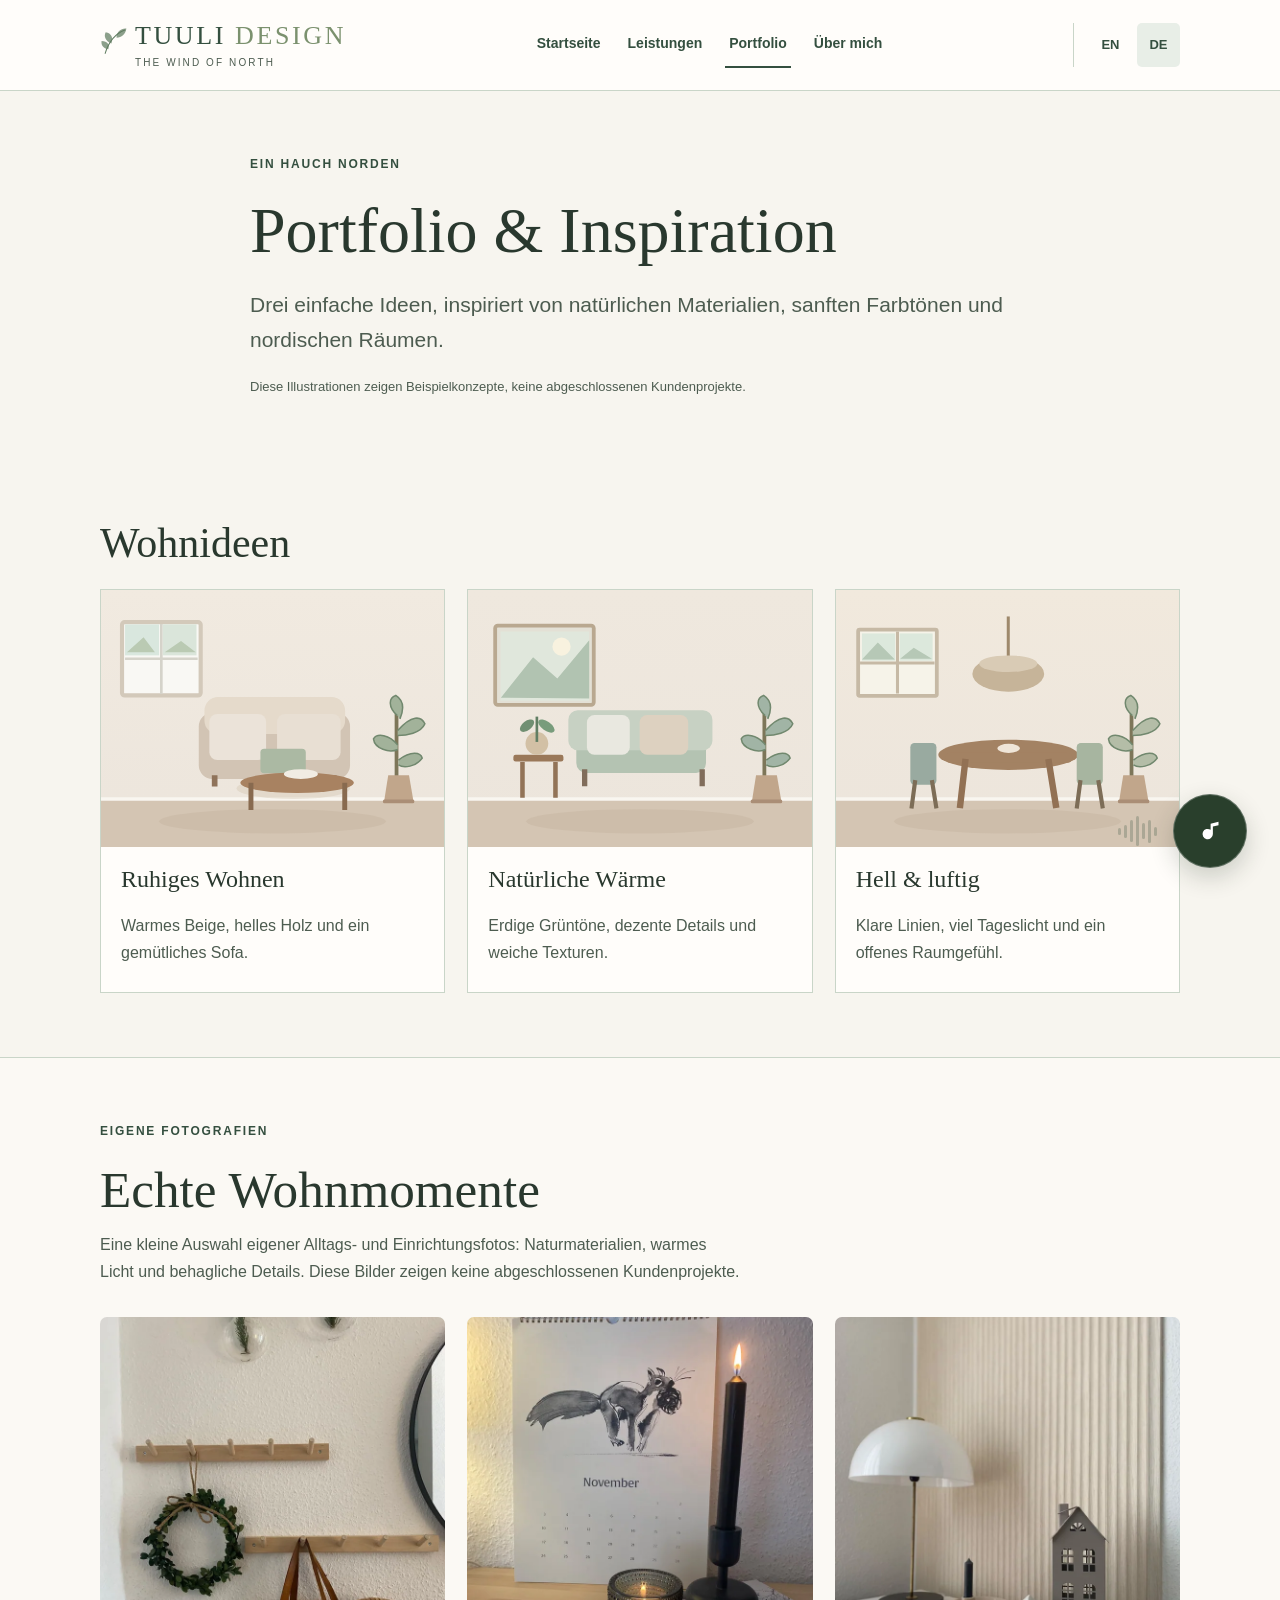
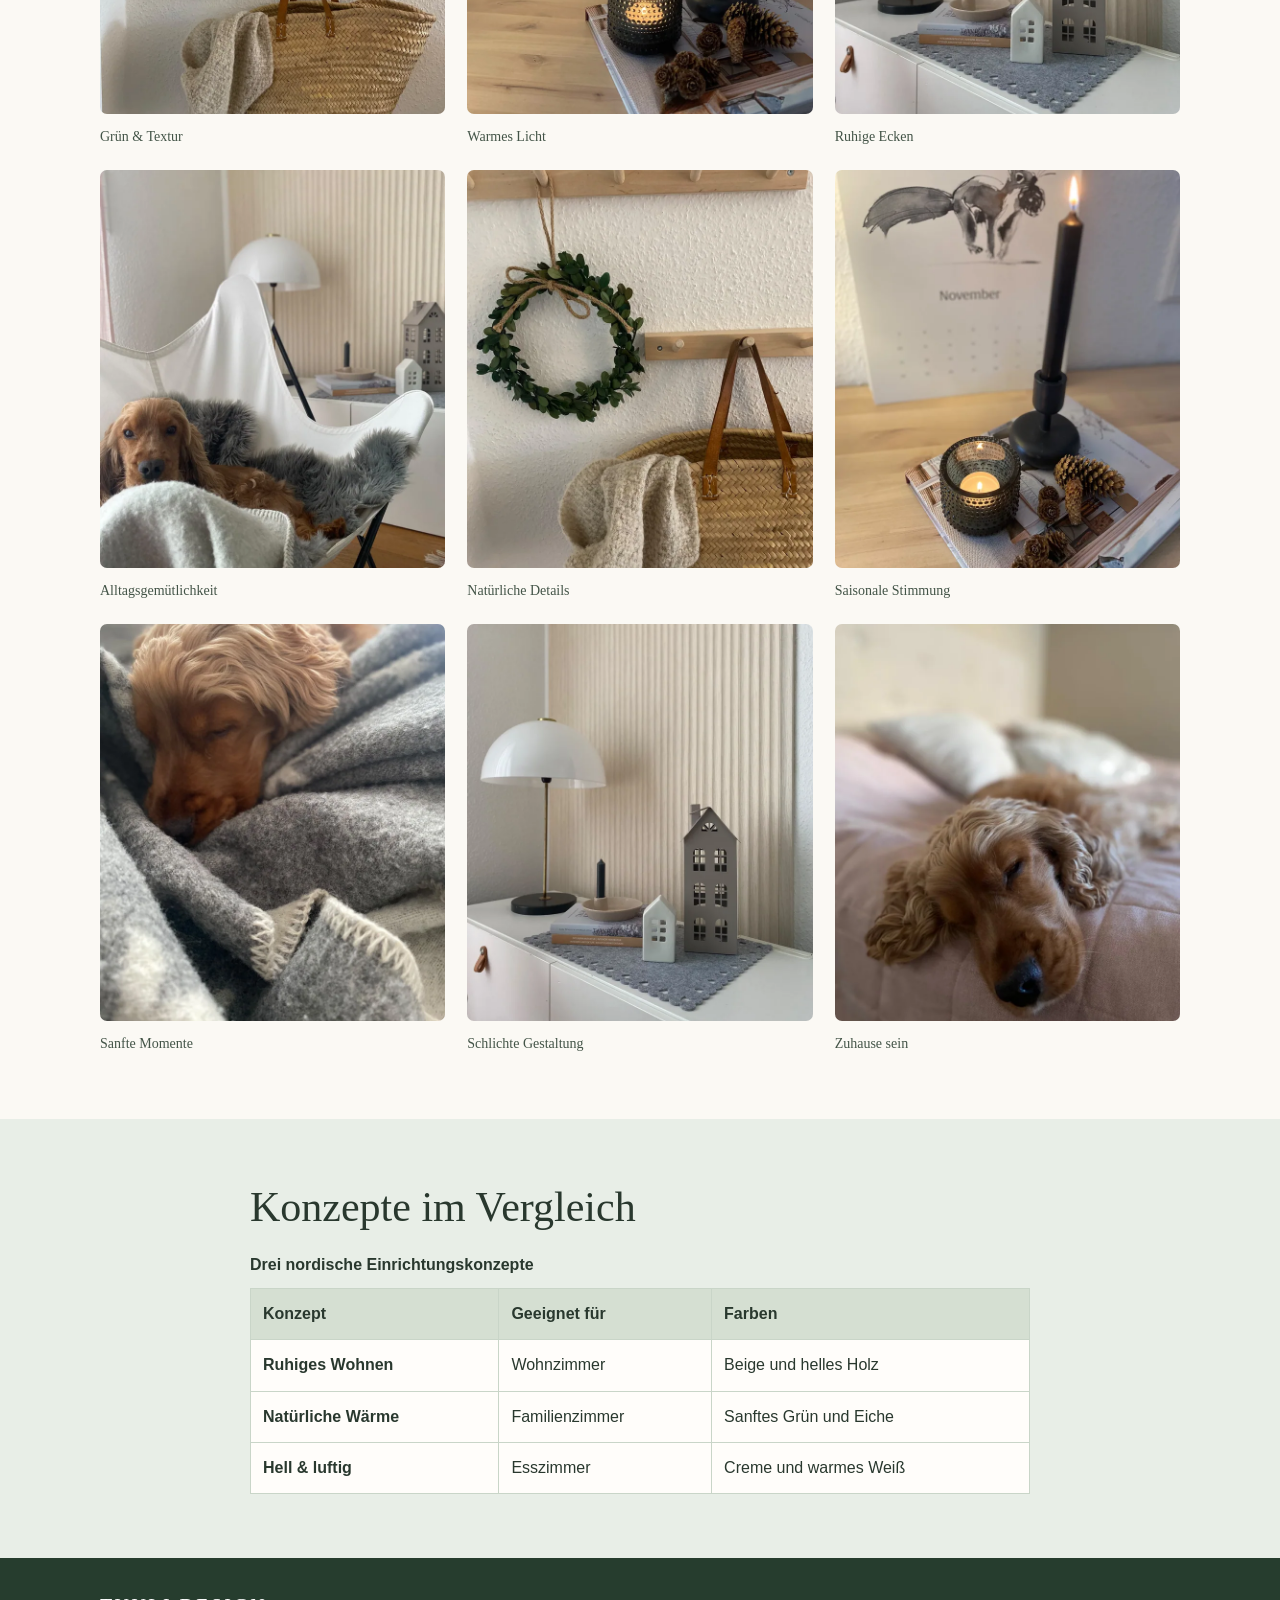
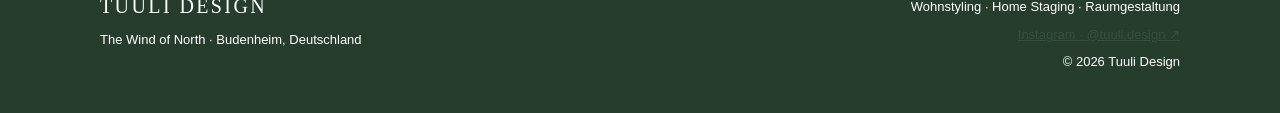
==== portfolio-de.html @ 3b7b0e1b "Add files via upload" ====
<!DOCTYPE html>

<html lang="de">
<head>
<meta charset="utf-8"/>
<meta content="width=device-width, initial-scale=1.0" name="viewport"/>
<meta content="Entdecke drei nordisch inspirierte Einrichtungskonzepte von Tuuli Design." name="description"/>
<title>Portfolio | Tuuli Design</title>
<link href="style.css" rel="stylesheet"/>
<link href="portfolio.html" hreflang="en" rel="alternate"/><link href="portfolio-de.html" hreflang="de" rel="alternate"/><script defer="True" src="forest-player.js"></script></head>
<body>
<a class="skip-link" href="#main-content">Zum Hauptinhalt springen</a>
<header class="site-header">
<div class="container header-inner">
<a aria-label="Zur Tuuli Design Startseite" class="brand" href="startseite.html"><span aria-hidden="true" class="brand-leaf"><svg fill="none" viewbox="0 0 58 62"><path d="M10 53C18 27 30 15 48 8" stroke="currentColor" stroke-linecap="round" stroke-width="2"></path><path d="M22 34C10 29 7 19 11 12C22 14 26 22 22 34ZM32 23C32 11 41 4 51 5C49 17 42 22 32 23ZM16 45C6 43 2 37 3 29C15 30 19 36 16 45Z" fill="currentColor" opacity=".72"></path></svg></span>
<span class="brand-name">TUULI <span>DESIGN</span></span>
<span class="brand-tagline">THE WIND OF NORTH</span>
</a>
<nav aria-label="Hauptnavigation"><ul class="nav-list"><li><a href="startseite.html">Startseite</a></li>
<li><a href="leistungen.html">Leistungen</a></li>
<li><a aria-current="page" href="portfolio-de.html">Portfolio</a></li><li><a href="startseite.html#about">Über mich</a></li></ul></nav>
<nav aria-label="Sprachauswahl" class="language-switch"><a aria-label="English" href="portfolio.html" hreflang="en" lang="en">EN</a><a aria-current="page" aria-label="Deutsch" href="portfolio-de.html" hreflang="de" lang="de">DE</a></nav></div>
</header>
<main id="main-content">
<section class="section page-heading">
<div class="container narrow">
<p class="eyebrow">EIN HAUCH NORDEN</p>
<h1>Portfolio &amp; Inspiration</h1>
<p class="lead">Drei einfache Ideen, inspiriert von natürlichen Materialien, sanften Farbtönen und nordischen Räumen.</p>
<p class="small-note">Diese Illustrationen zeigen Beispielkonzepte, keine abgeschlossenen Kundenprojekte.</p>
</div>
</section>
<section aria-labelledby="ideas-title" class="section portfolio-section">
<div class="container">
<h2 id="ideas-title">Wohnideen</h2>
<div class="gallery">
<article class="gallery-card"><img alt="Illustration eines neutralen Wohnzimmers mit Sofa und hölzernem Couchtisch" height="680" loading="lazy" src="living-room.svg" width="960"/><div><h3>Ruhiges Wohnen</h3><p>Warmes Beige, helles Holz und ein gemütliches Sofa.</p></div></article>
<article class="gallery-card"><img alt="Illustration eines gestalteten Raums mit dezenten grünen Möbeln" height="680" loading="lazy" src="staging-room.svg" width="960"/><div><h3>Natürliche Wärme</h3><p>Erdige Grüntöne, dezente Details und weiche Texturen.</p></div></article>
<article class="gallery-card"><img alt="Illustration eines hellen Esszimmers mit Holztisch und Stühlen" height="680" loading="lazy" src="dining-room.svg" width="960"/><div><h3>Hell &amp; luftig</h3><p>Klare Linien, viel Tageslicht und ein offenes Raumgefühl.</p></div></article>
</div>
</div>
</section><section aria-labelledby="moments-title" class="section real-moments-section" id="real-moments"><div class="container"><div class="moments-intro"><p class="eyebrow">EIGENE FOTOGRAFIEN</p><h2 id="moments-title">Echte Wohnmomente</h2><p>Eine kleine Auswahl eigener Alltags- und Einrichtungsfotos: Naturmaterialien, warmes Licht und behagliche Details. Diese Bilder zeigen keine abgeschlossenen Kundenprojekte.</p></div><div class="real-moments-grid"><figure class="real-photo-tile"><a aria-label="Foto vergrößern: Natürlicher grüner Kranz und geflochtener Korb an Holzleisten" href="photo-wreath-wide-1350.webp" rel="noopener noreferrer" target="_blank"><img alt="Natürlicher grüner Kranz und geflochtener Korb an Holzleisten" decoding="async" height="720" loading="lazy" sizes="(max-width:620px) 45vw, (max-width:960px) 33vw, 280px" src="photo-wreath-wide-720.webp" srcset="photo-wreath-wide-720.webp 720w, photo-wreath-wide-1350.webp 1350w" width="540"/></a><figcaption>Grün &amp; Textur</figcaption></figure><figure class="real-photo-tile"><a aria-label="Foto vergrößern: Leuchtende schwarze Kerze mit Zapfen in einem warmen Wohnbereich" href="photo-candle-glow-1350.webp" rel="noopener noreferrer" target="_blank"><img alt="Leuchtende schwarze Kerze mit Zapfen in einem warmen Wohnbereich" decoding="async" height="720" loading="lazy" sizes="(max-width:620px) 45vw, (max-width:960px) 33vw, 280px" src="photo-candle-glow-720.webp" srcset="photo-candle-glow-720.webp 720w, photo-candle-glow-1350.webp 1350w" width="540"/></a><figcaption>Warmes Licht</figcaption></figure><figure class="real-photo-tile"><a aria-label="Foto vergrößern: Weiße Leuchte, Keramikhäuser und Designbücher auf einer hellen Kommode" href="photo-winter-corner-1350.webp" rel="noopener noreferrer" target="_blank"><img alt="Weiße Leuchte, Keramikhäuser und Designbücher auf einer hellen Kommode" decoding="async" height="720" loading="lazy" sizes="(max-width:620px) 45vw, (max-width:960px) 33vw, 280px" src="photo-winter-corner-720.webp" srcset="photo-winter-corner-720.webp 720w, photo-winter-corner-1350.webp 1350w" width="540"/></a><figcaption>Ruhige Ecken</figcaption></figure><figure class="real-photo-tile"><a aria-label="Foto vergrößern: Goldbrauner Hund auf einem Sessel mit weichem grauem Fell" href="photo-soft-spot-1350.webp" rel="noopener noreferrer" target="_blank"><img alt="Goldbrauner Hund auf einem Sessel mit weichem grauem Fell" decoding="async" height="720" loading="lazy" sizes="(max-width:620px) 45vw, (max-width:960px) 33vw, 280px" src="photo-soft-spot-720.webp" srcset="photo-soft-spot-720.webp 720w, photo-soft-spot-1350.webp 1350w" width="540"/></a><figcaption>Alltagsgemütlichkeit</figcaption></figure><figure class="real-photo-tile"><a aria-label="Foto vergrößern: Nahaufnahme von grünem Kranz, Strickstoff und Korb" href="photo-wreath-detail-1350.webp" rel="noopener noreferrer" target="_blank"><img alt="Nahaufnahme von grünem Kranz, Strickstoff und Korb" decoding="async" height="720" loading="lazy" sizes="(max-width:620px) 45vw, (max-width:960px) 33vw, 280px" src="photo-wreath-detail-720.webp" srcset="photo-wreath-detail-720.webp 720w, photo-wreath-detail-1350.webp 1350w" width="540"/></a><figcaption>Natürliche Details</figcaption></figure><figure class="real-photo-tile"><a aria-label="Foto vergrößern: Schwarze Kerze, Tannenzapfen und sanft leuchtendes Teelicht" href="photo-candles-detail-1350.webp" rel="noopener noreferrer" target="_blank"><img alt="Schwarze Kerze, Tannenzapfen und sanft leuchtendes Teelicht" decoding="async" height="720" loading="lazy" sizes="(max-width:620px) 45vw, (max-width:960px) 33vw, 280px" src="photo-candles-detail-720.webp" srcset="photo-candles-detail-720.webp 720w, photo-candles-detail-1350.webp 1350w" width="540"/></a><figcaption>Saisonale Stimmung</figcaption></figure><figure class="real-photo-tile"><a aria-label="Foto vergrößern: Schlafender goldbrauner Hund unter einer grauen Wolldecke" href="photo-resting-dog-1350.webp" rel="noopener noreferrer" target="_blank"><img alt="Schlafender goldbrauner Hund unter einer grauen Wolldecke" decoding="async" height="720" loading="lazy" sizes="(max-width:620px) 45vw, (max-width:960px) 33vw, 280px" src="photo-resting-dog-720.webp" srcset="photo-resting-dog-720.webp 720w, photo-resting-dog-1350.webp 1350w" width="540"/></a><figcaption>Sanfte Momente</figcaption></figure><figure class="real-photo-tile"><a aria-label="Foto vergrößern: Weiße Kuppelleuchte, skandinavische Häuser und grauer Filz" href="photo-home-details-1350.webp" rel="noopener noreferrer" target="_blank"><img alt="Weiße Kuppelleuchte, skandinavische Häuser und grauer Filz" decoding="async" height="720" loading="lazy" sizes="(max-width:620px) 45vw, (max-width:960px) 33vw, 280px" src="photo-home-details-720.webp" srcset="photo-home-details-720.webp 720w, photo-home-details-1350.webp 1350w" width="540"/></a><figcaption>Schlichte Gestaltung</figcaption></figure><figure class="real-photo-tile"><a aria-label="Foto vergrößern: Schlafender goldbrauner Hund auf einem Sofa in Naturtönen" href="photo-sleepy-companion-1350.webp" rel="noopener noreferrer" target="_blank"><img alt="Schlafender goldbrauner Hund auf einem Sofa in Naturtönen" decoding="async" height="720" loading="lazy" sizes="(max-width:620px) 45vw, (max-width:960px) 33vw, 280px" src="photo-sleepy-companion-720.webp" srcset="photo-sleepy-companion-720.webp 720w, photo-sleepy-companion-1350.webp 1350w" width="540"/></a><figcaption>Zuhause sein</figcaption></figure></div></div></section>
<section aria-labelledby="comparison-title" class="section process-section">
<div class="container narrow">
<h2 id="comparison-title">Konzepte im Vergleich</h2>
<div aria-label="Seitlich scrollbare Tabelle zum Stilvergleich" class="table-scroll" role="region" tabindex="0">
<table>
<caption>Drei nordische Einrichtungskonzepte</caption>
<thead><tr><th scope="col">Konzept</th><th scope="col">Geeignet für</th><th scope="col">Farben</th></tr></thead>
<tbody>
<tr><th scope="row">Ruhiges Wohnen</th><td>Wohnzimmer</td><td>Beige und helles Holz</td></tr>
<tr><th scope="row">Natürliche Wärme</th><td>Familienzimmer</td><td>Sanftes Grün und Eiche</td></tr>
<tr><th scope="row">Hell &amp; luftig</th><td>Esszimmer</td><td>Creme und warmes Weiß</td></tr>
</tbody>
</table>
</div>
</div>
</section>
</main>
<footer class="site-footer">
<div class="container footer-inner">
<div><strong>TUULI DESIGN</strong><p>The Wind of North · Budenheim, Deutschland</p></div>
<div><p>Wohnstyling · Home Staging · Raumgestaltung</p><p><a aria-label="Tuuli Design auf Instagram in neuem Tab öffnen" class="footer-instagram" href="https://www.instagram.com/tuuli.design/" rel="noopener noreferrer" target="_blank">Instagram · @tuuli.design ↗</a></p><p>© 2026 Tuuli Design</p></div>
</div>
</footer>
<aside aria-label="Optionale Waldatmosphäre" class="forest-player">
<div aria-hidden="true" class="forest-visualizer"><i></i><i></i><i></i><i></i><i></i><i></i><i></i></div>
<button aria-label="Waldklänge abspielen" aria-pressed="false" class="forest-toggle" data-pause-label="Waldklänge pausieren" data-play-label="Waldklänge abspielen" id="forest-toggle" title="Waldklänge abspielen" type="button">
<svg aria-hidden="true" class="note-icon" height="27" viewbox="0 0 24 24" width="27"><path d="M15 3v11.3a4.6 4.6 0 1 1-2-3.8V5l7-1.6v3L15 7.5V3Z" fill="currentColor"></path></svg>
<svg aria-hidden="true" class="pause-icon" height="26" viewbox="0 0 24 24" width="26"><path d="M7.5 4h3v16h-3zM14 4h3v16h-3z" fill="currentColor"></path></svg>
</button>
<audio id="forest-audio" loop="" preload="none" src="forest-birds-magnesus.mp3"></audio>
<span aria-live="polite" class="visually-hidden" id="forest-announcement" role="status">Waldklänge pausiert</span>
</aside></body>
</html>
---- style.css ----
/* Tuuli Design – one shared stylesheet for the original 1A design (EN/DE) */
:root { --bg:#f7f5ef; --paper:#fffdfa; --green:#344f3f; --soft:#e8eee7; --text:#29382e; --muted:#4d5c50; --line:#c9d5c8; }
* { box-sizing:border-box; }
html { scroll-behavior:smooth; }
body { margin:0; font-family:Arial, Helvetica, sans-serif; line-height:1.65; color:var(--text); background:var(--bg); }
img { display:block; max-width:100%; height:auto; }
a { color:var(--green); }
a:focus-visible { outline:3px solid #a47441; outline-offset:4px; }
.container { width:min(1080px, calc(100% - 40px)); margin-inline:auto; }
.narrow { max-width:780px; }
.section { padding:64px 0; }
.skip-link { position:absolute; left:12px; top:-80px; z-index:9; padding:12px 16px; background:white; }
.skip-link:focus { top:10px; }
/* Header and navigation */
.site-header { background:var(--paper); border-bottom:1px solid var(--line); }
.header-inner { display:flex; align-items:center; justify-content:space-between; gap:24px; min-height:90px; }
.brand { display:flex; flex-direction:column; text-decoration:none; line-height:1.2; }
.brand-name { font:26px Georgia, serif; letter-spacing:.1em; color:var(--green); }
.brand-name span { color:#7b916e; }
.brand-tagline { font-size:10px; letter-spacing:.21em; margin-top:6px; color:var(--muted); }
.nav-list { list-style:none; display:flex; flex-wrap:wrap; gap:6px 17px; padding:0; margin:0; }
.nav-list a { display:inline-block; padding:10px 4px; min-height:44px; font-weight:bold; text-decoration:none; border-bottom:2px solid transparent; }
.nav-list a:hover,.nav-list a[aria-current="page"] { border-color:var(--green); }
/* Typography */
h1,h2,h3 { font-family:Georgia, 'Times New Roman', serif; line-height:1.18; font-weight:400; margin:0 0 20px; }
h1 { font-size:clamp(38px, 5vw, 64px); }
h2 { font-size:clamp(30px, 3.5vw, 42px); }
h3 { font-size:24px; }
p { margin:0 0 18px; }
.eyebrow { font-size:12px; font-weight:bold; letter-spacing:.15em; color:var(--green); }
.lead { color:var(--muted); font-size:clamp(17px, 2vw, 21px); }
.button { display:inline-block; background:var(--green); color:white; font-weight:bold; text-decoration:none; padding:12px 22px; border-radius:4px; min-height:48px; margin-top:10px; }
.button:hover { background:#213a2b; }
.text-link { font-weight:bold; text-underline-offset:5px; }
/* Page sections */
.two-columns { display:grid; grid-template-columns:1fr 1fr; align-items:center; gap:46px; }
.feature-image { width:100%; border-radius:120px 4px 4px 4px; background:#e8eee7; }
.about { background:var(--paper); }
.about-grid { display:grid; grid-template-columns:300px 1fr; align-items:center; gap:60px; }
.portrait-figure { margin:0; }
.portrait-figure img { width:100%; border-radius:150px 150px 4px 4px; }
figcaption,.small-note { color:var(--muted); font-size:13px; margin-top:9px; }
.center-section { text-align:center; background:var(--soft); }
.center-section h2 { margin-bottom:12px; }
.page-heading { padding-bottom:40px; }
.service-grid,.gallery { display:grid; grid-template-columns:repeat(3,minmax(0,1fr)); gap:22px; }
.service-card,.gallery-card { background:var(--paper); border:1px solid var(--line); }
.service-card { padding:26px 22px; }
.service-card h3 { font-size:23px; }
.service-card p,.gallery-card p { color:var(--muted); }
.process-section { background:var(--soft); }
.steps-list { padding-left:25px; }
.steps-list li { padding-left:7px; margin-bottom:18px; }
.steps-list li::marker { color:var(--green); font-weight:bold; }
.gallery-card img { width:100%; aspect-ratio:4/3; object-fit:cover; }
.gallery-card > div { padding:18px 20px 8px; }
/* The table can scroll horizontally on narrow screens */
.table-scroll { overflow-x:auto; }
.table-scroll:focus-visible { outline:3px solid #a47441; }
table { border-collapse:collapse; width:100%; min-width:490px; background:var(--paper); }
caption { text-align:left; font-weight:bold; padding-bottom:9px; }
th,td { text-align:left; padding:12px; border:1px solid var(--line); }
thead { background:#d5dfd2; }
/* Shared footer */
.site-footer { background:#263d2e; color:#fff; padding:32px 0; }
.footer-inner { display:flex; justify-content:space-between; gap:18px; }
.footer-inner > div:last-child { text-align:right; }
.site-footer p { font-size:13px; margin:6px 0 0; }
.site-footer strong { font-family:Georgia, serif; letter-spacing:.12em; font-weight:normal; font-size:20px; }
/* Tablet and phone */
@media (max-width:800px) { .service-grid,.gallery { grid-template-columns:repeat(2,minmax(0,1fr)); } .about-grid { gap:35px; grid-template-columns:240px 1fr; } }
@media (max-width:620px) {
  .container { width:calc(100% - 32px); }
  .section { padding:45px 0; }
  .header-inner { flex-direction:column; align-items:flex-start; padding:18px 0 12px; gap:10px; }
  .two-columns,.about-grid,.service-grid,.gallery { grid-template-columns:1fr; }
  .two-columns { gap:25px; }
  .feature-image { border-radius:70px 4px 4px 4px; }
  .portrait-figure { max-width:260px; }
  .footer-inner { flex-direction:column; }
  .footer-inner > div:last-child { text-align:left; }
}
@media (prefers-reduced-motion:reduce) { html { scroll-behavior:auto; } }


/* Added for EN/DE language selection: plain HTML links, no JavaScript. */
.language-switch {
  display:flex; align-items:center; gap:5px;
  padding-left:15px; border-left:1px solid var(--line);
  white-space:nowrap;
}
.language-switch a {
  display:inline-flex; justify-content:center; align-items:center;
  min-width:43px; min-height:44px; padding:7px 9px;
  font-weight:bold; font-size:13px; text-decoration:none;
  color:var(--green); border-radius:5px;
}
.language-switch a:hover,
.language-switch a[aria-current="page"] { background:var(--soft); }
.language-switch a:focus-visible { outline:3px solid #a47441; outline-offset:2px; }
@media(max-width:800px) {
  .header-inner { column-gap:14px; }
  .nav-list { column-gap:10px; }
  .language-switch { padding-left:9px; }
}
@media(max-width:620px) {
  .language-switch { margin-top:0; border-left:0; border-top:1px solid var(--line); padding:5px 0 0; }
}



/* Tuuli Design – updated Nordic homepage and tiny ambient-sound control */
:root { --deep-evergreen:#263e2d; }
.brand { position:relative; padding-left:35px; }
.brand-leaf { position:absolute; left:0; top:4px; display:inline-grid; color:#5f7c60; width:30px; height:34px; }
.brand-leaf svg { display:block; width:100%; height:100%; }
.header-inner { gap:18px; }
.nav-list { gap:8px 19px; }
.nav-list a { font-size:14px; }
.photo-hero { min-height:510px; position:relative; display:flex; align-items:center; isolation:isolate; background:#f6f1e9; overflow:hidden; }
.photo-hero-bg { position:absolute; inset:0 0 0 auto; width:75%; height:100%; object-fit:cover; object-position:center 51%; z-index:-3; }
.photo-hero-overlay { position:absolute; inset:0; z-index:-2; background:linear-gradient(90deg, #f7f5ef 0%, rgba(247,245,239,.99) 30%, rgba(247,245,239,.84) 43%, rgba(247,245,239,.2) 65%, transparent 82%); }
.photo-hero-inner { padding-block:78px 88px; }
.photo-hero .eyebrow { font-size:12px; letter-spacing:.22em; margin-bottom:24px; }
.photo-hero h1 { font-size:clamp(40px,5.1vw,68px); line-height:1.06; max-width:700px; letter-spacing:-.025em; }
.photo-hero-subtitle { max-width:590px; font-family:Georgia,serif; font-size:clamp(18px,1.7vw,22px); line-height:1.65; margin-top:22px; }
.photo-hero-actions { display:flex; flex-wrap:wrap; gap:14px; margin-top:30px; }
.photo-hero-actions .button { margin:0; display:inline-flex; align-items:center; justify-content:center; gap:14px; font-family:Georgia,serif; font-weight:400; font-size:17px; padding:12px 25px; min-height:54px; border-radius:12px; }
.photo-hero-actions .button-outline { color:var(--deep-evergreen); background:rgba(255,253,250,.78); border:1px solid var(--deep-evergreen); }
.photo-hero-actions .button-outline:hover { background:var(--soft); }
.instagram-section { background:#fbf9f4; border-top:1px solid rgba(59,80,57,.1); }
.instagram-layout { display:grid; grid-template-columns:minmax(0, .93fr) minmax(0,1.07fr); gap:45px; align-items:center; }
.instagram-intro h2 { font-size:clamp(30px,3.45vw,49px); line-height:1.16; max-width:560px; }
.instagram-intro > p:not(.eyebrow) { font-family:Georgia,serif; font-size:clamp(17px,1.55vw,21px); max-width:550px; }
.ig-account { display:inline-flex; align-items:center; gap:10px; font-weight:bold; font-size:19px; text-decoration:none; margin:6px 0 4px; }
.ig-account:hover { text-decoration:underline; text-underline-offset:5px; }
.ig-account span { font-size:32px; line-height:1; }
.instagram-follow { font:normal 17px Georgia,serif; background:#61745a; padding:11px 21px; border-radius:10px; }
.ig-photo-grid { display:grid; grid-template-columns:repeat(3,minmax(0,1fr)); gap:11px; }
.ig-photo-grid a { display:block; border-radius:15px; overflow:hidden; aspect-ratio:1/1.12; }
.ig-photo-grid img { width:100%; height:100%; object-fit:cover; transition:transform .25s ease; }
.ig-photo-grid a:hover img { transform:scale(1.035); }
.ig-photo-grid a:focus-visible { outline:3px solid #9b7548; outline-offset:4px; }
.ig-visual-note { font:12px Arial,sans-serif; color:#607061; margin:11px 0 0; }
.forest-player { position:fixed; z-index:999; right:clamp(12px,2.6vw,38px); bottom:clamp(12px,2.9vw,32px); display:flex; align-items:center; gap:16px; pointer-events:none; }
.forest-toggle { pointer-events:auto; width:74px; height:74px; border-radius:50%; border:1px solid rgba(255,255,255,.25); background:#293f2c; color:#fff; box-shadow:0 9px 25px rgba(29,47,30,.2); display:grid; place-items:center; cursor:pointer; transition:transform .18s ease, box-shadow .18s ease, background .18s ease; }
.forest-toggle:hover { transform:translateY(-2px); background:#35543a; box-shadow:0 12px 29px rgba(29,47,30,.28); }
.forest-toggle:focus-visible { outline:3px solid #b79b65; outline-offset:5px; }
.forest-toggle .pause-icon { display:none; }
.forest-toggle[aria-pressed="true"] .pause-icon { display:block; }
.forest-toggle[aria-pressed="true"] .note-icon { display:none; }
.forest-visualizer { display:flex; align-items:center; gap:3px; height:38px; opacity:.66; }
.forest-visualizer i { display:block; width:3px; height:var(--h,14px); border-radius:10px; background:#4d654f; }
.forest-visualizer i:nth-child(1) { --h:7px } .forest-visualizer i:nth-child(2) { --h:13px } .forest-visualizer i:nth-child(3) { --h:22px } .forest-visualizer i:nth-child(4) { --h:30px } .forest-visualizer i:nth-child(5) { --h:16px } .forest-visualizer i:nth-child(6) { --h:23px } .forest-visualizer i:nth-child(7) { --h:9px }
.forest-player:not(.is-playing) .forest-visualizer { opacity:.3; }
.forest-player.is-playing .forest-visualizer i { animation:forest-wave 1s ease-in-out infinite alternate; animation-delay:calc(var(--i,1)*.13s); }
.forest-visualizer i:nth-child(2) { --i:2 } .forest-visualizer i:nth-child(3) { --i:3 } .forest-visualizer i:nth-child(4) { --i:4 } .forest-visualizer i:nth-child(5) { --i:5 } .forest-visualizer i:nth-child(6) { --i:6 } .forest-visualizer i:nth-child(7) { --i:7 }
@keyframes forest-wave { to { height:7px; } }
.visually-hidden { position:absolute!important; width:1px!important; height:1px!important; padding:0!important; margin:-1px!important; overflow:hidden!important; clip:rect(0,0,0,0)!important; white-space:nowrap!important; border:0!important; }
/* Reset old full-width Freesound player styles: the former iframe is no longer present. */
.site-footer { padding-bottom:40px; }
@media(max-width:960px) { .header-inner { flex-wrap:wrap; padding-block:16px; } .photo-hero { min-height:480px; } .photo-hero-bg { width:80%; opacity:.8; } .photo-hero-overlay { background:linear-gradient(90deg, #f7f5ef 0%,rgba(247,245,239,.97) 43%,rgba(247,245,239,.68) 69%,rgba(247,245,239,.2)); } .instagram-layout { grid-template-columns:1fr; } }
@media(max-width:620px) { .photo-hero { min-height:auto; display:block; padding-top:260px; } .photo-hero-bg { width:100%; height:300px; object-position:60% 45%; opacity:1; } .photo-hero-overlay { background:linear-gradient(to bottom, transparent 0, rgba(247,245,239,.0) 190px, #f7f5ef 300px); } .photo-hero-inner { padding-block:26px 52px; } .photo-hero h1 { font-size:clamp(35px,9vw,48px); } .photo-hero-subtitle { font-size:18px; } .photo-hero .eyebrow { margin-bottom:14px; } .photo-hero-actions .button { flex:1 1 auto; font-size:16px; } .instagram-section { padding:50px 0; } .instagram-layout { gap:25px; } .ig-photo-grid { gap:6px; } .ig-photo-grid a { border-radius:9px; } .forest-toggle { width:58px; height:58px; } .forest-visualizer { display:none; } .site-footer { padding-bottom:36px; } }
@media(prefers-reduced-motion:reduce) { .ig-photo-grid img,.forest-toggle { transition:none; } .forest-player.is-playing .forest-visualizer i { animation:none; } }


/* Photographs supplied by the site owner: not generated, and not represented as live Instagram posts. */
.ig-photo-grid { gap:10px; }
.ig-photo-grid .real-photo-tile { margin:0; min-width:0; }
.ig-photo-grid .real-photo-tile > a { aspect-ratio:1/1.12; display:block; }
.ig-photo-grid img { object-fit:cover; object-position:center; }
.ig-photo-grid .real-photo-tile:nth-child(2) img,
.ig-photo-grid .real-photo-tile:nth-child(6) img { object-position:center 62%; }
.ig-visual-note { font-size:12px; line-height:1.5; }
.real-moments-section { background:#fbf9f4; border-top:1px solid var(--line); }
.moments-intro { max-width:640px; margin-bottom:32px; }
.moments-intro h2 { font-size:clamp(34px,4vw,53px); margin-bottom:12px; }
.moments-intro > p:last-child { color:var(--muted); margin:0; }
.real-moments-grid { display:grid; grid-template-columns:repeat(3,minmax(0,1fr)); gap:22px; }
.real-photo-tile { min-width:0; margin:0; }
.real-photo-tile > a { overflow:hidden; display:block; aspect-ratio:4/4.6; border-radius:7px; background:#eae7df; }
.real-photo-tile img { width:100%; height:100%; display:block; object-fit:cover; transition:transform .3s ease; }
.real-photo-tile > a:hover img { transform:scale(1.04); }
.real-photo-tile > a:focus-visible { outline:3px solid #9b7548; outline-offset:3px; }
.real-photo-tile figcaption { margin-top:11px; font-size:14px; color:#435447; font-family:Georgia,serif; }
.detail-story { background:#f5f3ee; }
.detail-story-grid { display:grid; grid-template-columns:minmax(0,.85fr) minmax(0,1.15fr); gap:52px; align-items:center; }
.detail-story-copy h2 { font-size:clamp(29px,3.6vw,45px); }
.detail-story-copy p:not(.eyebrow) { max-width:450px; color:var(--muted); }
.detail-story-photos { display:grid; grid-template-columns:repeat(2,minmax(0,1fr)); gap:12px; }
.detail-story-photos .real-photo-tile > a { aspect-ratio:4/5; }
@media(max-width:800px) { .real-moments-grid { grid-template-columns:repeat(2,minmax(0,1fr)); } .detail-story-grid { gap:24px; } }
@media(max-width:620px) {
 .real-moments-grid { grid-template-columns:repeat(2,minmax(0,1fr)); gap:13px; }
 .real-photo-tile figcaption { font-size:13px; }
 .detail-story-grid { grid-template-columns:1fr; }
 .detail-story-photos { gap:9px; }
 .ig-photo-grid { gap:6px; }
 .ig-photo-grid .real-photo-tile > a { border-radius:8px; }
}
@media(prefers-reduced-motion:reduce) { .real-photo-tile img { transition:none; } }
/* Mobile photo gallery: larger two-column thumbnails instead of three tiny photos. */
@media(max-width:620px) {
 .ig-photo-grid { grid-template-columns:repeat(2,minmax(0,1fr)); gap:9px; }
 .ig-photo-grid .real-photo-tile > a { aspect-ratio:4/4.7; }
}
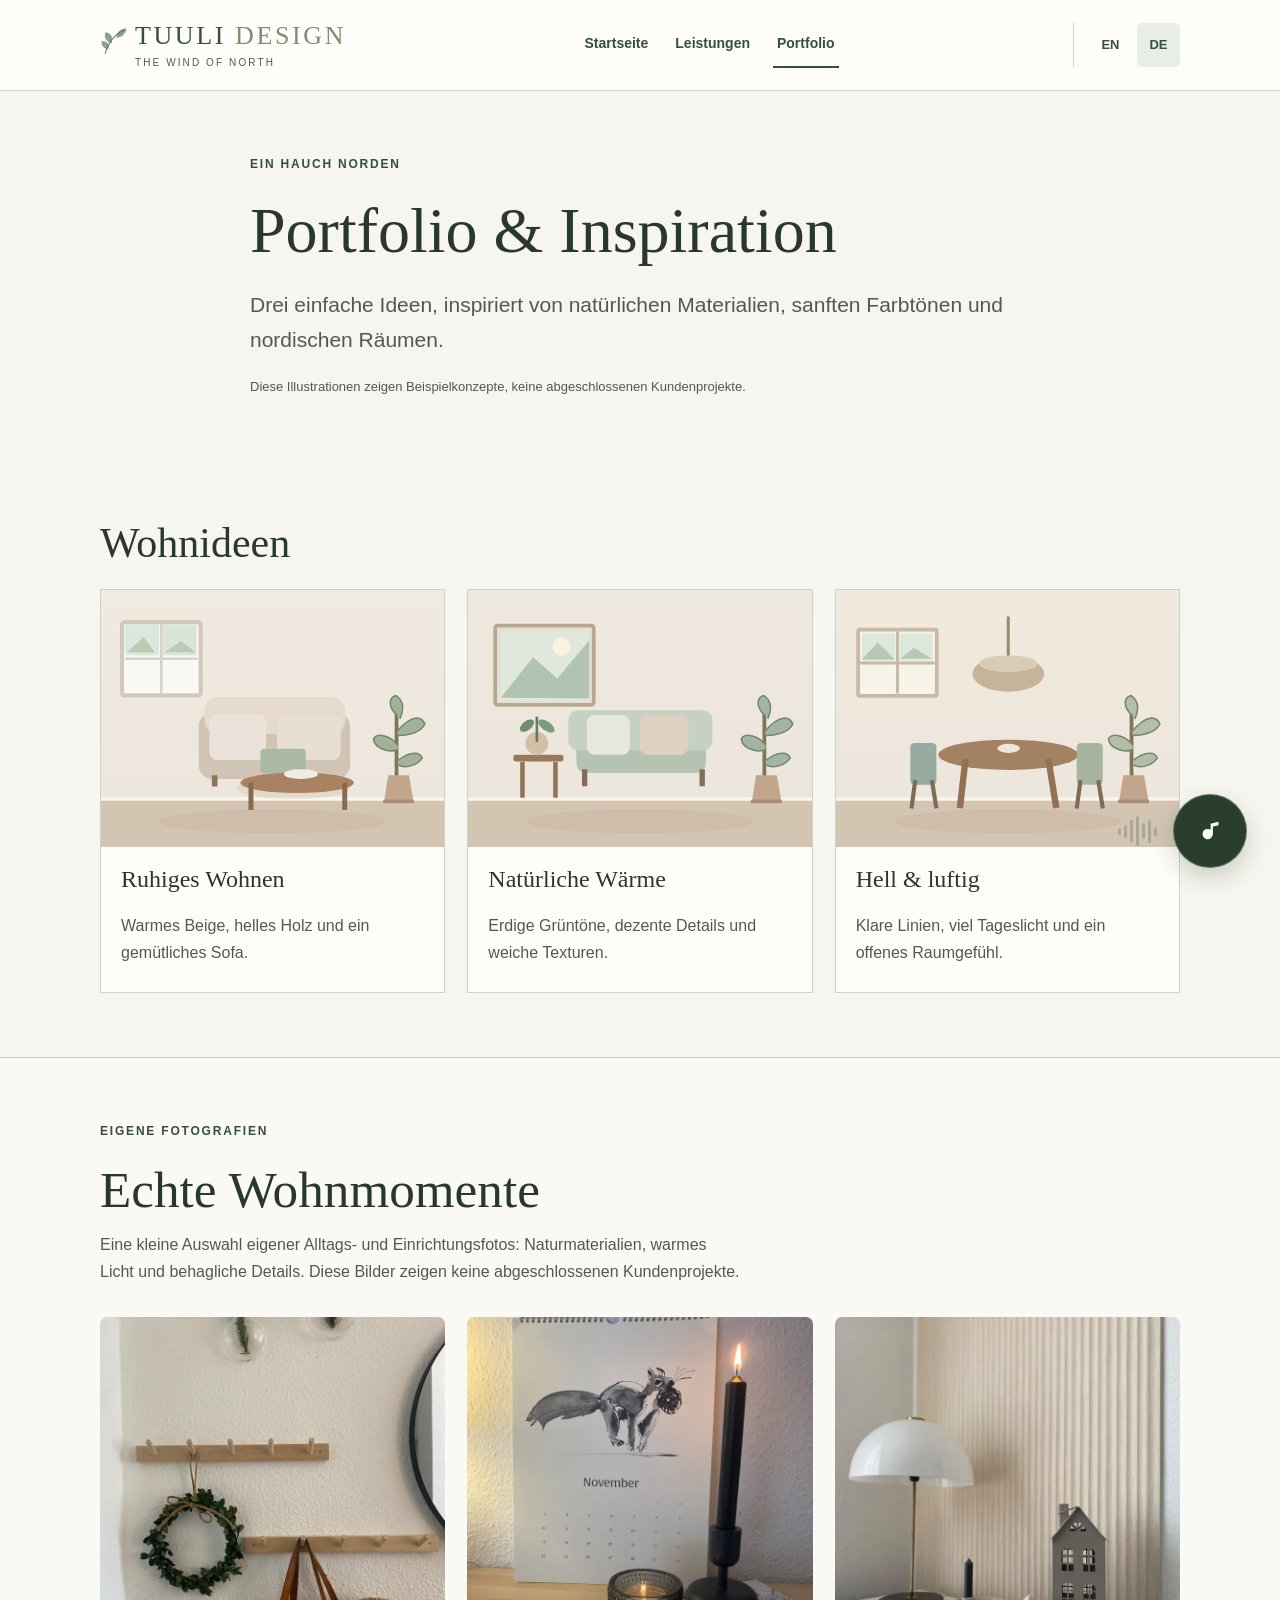
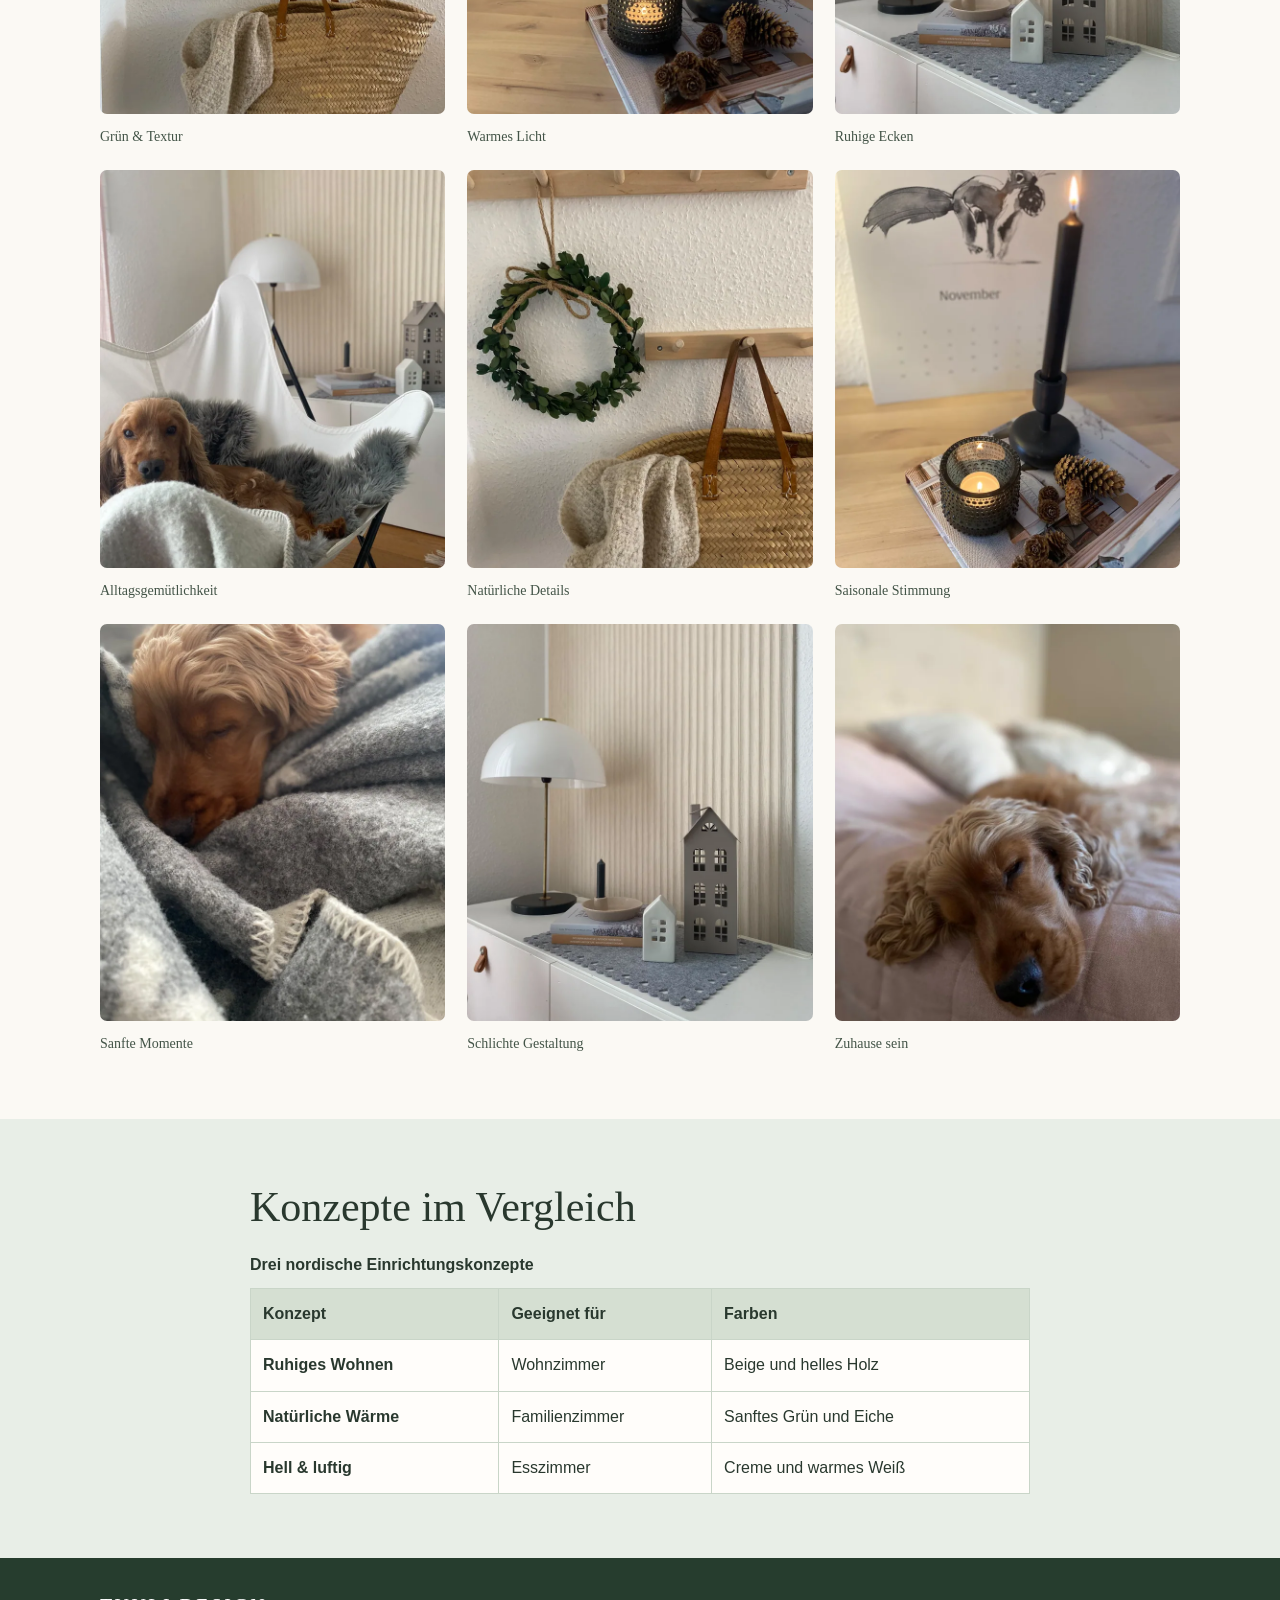
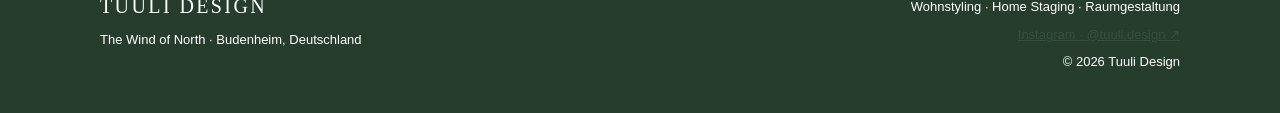
==== commit fcac46aa: "Update portfolio-de.html" ====
--- a/portfolio-de.html
+++ b/portfolio-de.html
@@ -18,7 +18,7 @@
 </a>
 <nav aria-label="Hauptnavigation"><ul class="nav-list"><li><a href="startseite.html">Startseite</a></li>
 <li><a href="leistungen.html">Leistungen</a></li>
-<li><a aria-current="page" href="portfolio-de.html">Portfolio</a></li><li><a href="startseite.html#about">Über mich</a></li></ul></nav>
+<li><a aria-current="page" href="portfolio-de.html">Portfolio</a></li></ul></nav>
 <nav aria-label="Sprachauswahl" class="language-switch"><a aria-label="English" href="portfolio.html" hreflang="en" lang="en">EN</a><a aria-current="page" aria-label="Deutsch" href="portfolio-de.html" hreflang="de" lang="de">DE</a></nav></div>
 </header>
 <main id="main-content">
@@ -72,4 +72,4 @@
 <audio id="forest-audio" loop="" preload="none" src="forest-birds-magnesus.mp3"></audio>
 <span aria-live="polite" class="visually-hidden" id="forest-announcement" role="status">Waldklänge pausiert</span>
 </aside></body>
-</html>+</html>
